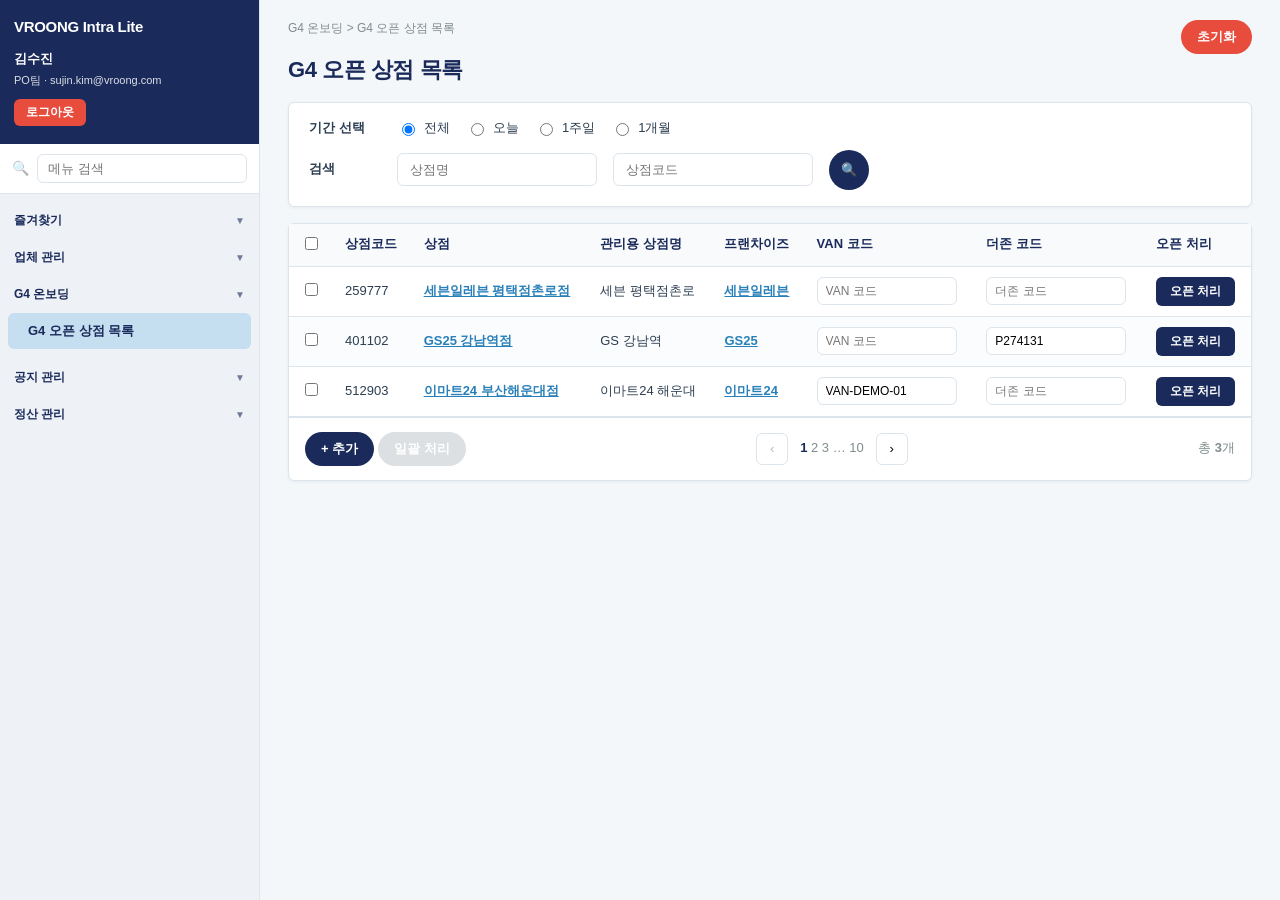
==== mockup/index.html @ 90f72e26 "Add G4 onboarding mockup and GitHub Pages workflow Made-with: Cursor" ====
<!DOCTYPE html>
<html lang="ko">
<head>
  <meta charset="UTF-8" />
  <meta name="viewport" content="width=device-width, initial-scale=1.0" />
  <title>VROONG Intra Lite — 목업</title>
  <link rel="stylesheet" href="styles.css" />
</head>
<body>
  <div class="app">
    <aside class="sidebar">
      <div class="sidebar__brand">
        <div class="sidebar__logo">VROONG Intra Lite</div>
        <div class="sidebar__user">
          <div class="sidebar__user-name">김수진</div>
          <div class="sidebar__user-meta">PO팀 · sujin.kim@vroong.com</div>
          <button type="button" class="btn btn--danger btn--sm">로그아웃</button>
        </div>
      </div>
      <div class="sidebar__search">
        <span class="sidebar__search-icon" aria-hidden="true">🔍</span>
        <input type="search" placeholder="메뉴 검색" class="sidebar__search-input" />
      </div>
      <nav class="nav">
        <div class="nav__group">
          <button type="button" class="nav__group-title" data-toggle="fav">즐겨찾기 <span class="chev">▼</span></button>
          <ul class="nav__list" id="nav-fav">
            <li><a href="#" class="nav__link">계약 관리</a></li>
          </ul>
        </div>
        <div class="nav__group">
          <button type="button" class="nav__group-title" data-toggle="company">업체 관리 <span class="chev">▼</span></button>
          <ul class="nav__list" id="nav-company">
            <li><a href="#/store-management" class="nav__link" data-nav="store-mgmt">상점 관리</a></li>
            <li><a href="#" class="nav__link">대량 상점 관리</a></li>
            <li><a href="#" class="nav__link">상점 문의 대리 접수</a></li>
          </ul>
        </div>
        <div class="nav__group nav__group--open">
          <button type="button" class="nav__group-title nav__group-title--active" data-toggle="g4">G4 온보딩 <span class="chev">▼</span></button>
          <ul class="nav__list" id="nav-g4">
            <li><a href="#/g4-open-stores" class="nav__link nav__link--active" data-nav="g4-list">G4 오픈 상점 목록</a></li>
          </ul>
        </div>
        <div class="nav__group">
          <button type="button" class="nav__group-title" data-toggle="notice">공지 관리 <span class="chev">▼</span></button>
          <ul class="nav__list" id="nav-notice">
            <li><a href="#" class="nav__link">상점 공지 관리</a></li>
          </ul>
        </div>
        <div class="nav__group">
          <button type="button" class="nav__group-title" data-toggle="settle">정산 관리 <span class="chev">▼</span></button>
          <ul class="nav__list" id="nav-settle">
            <li><a href="#" class="nav__link">상점별 회비 조회</a></li>
          </ul>
        </div>
      </nav>
    </aside>

    <main class="main">
      <!-- G4 오픈 상점 목록 -->
      <section id="view-g4-open-stores" class="view view--hidden">
        <header class="page-head">
          <div class="page-head__top">
            <div class="breadcrumbs">G4 온보딩 &gt; G4 오픈 상점 목록</div>
            <button type="button" class="btn btn--danger btn--pill">초기화</button>
          </div>
          <h1 class="page-title">G4 오픈 상점 목록</h1>
        </header>

        <div class="card card--filters">
          <div class="filter-row">
            <span class="filter-label">기간 선택</span>
            <label class="radio"><input type="radio" name="period" checked /> 전체</label>
            <label class="radio"><input type="radio" name="period" /> 오늘</label>
            <label class="radio"><input type="radio" name="period" /> 1주일</label>
            <label class="radio"><input type="radio" name="period" /> 1개월</label>
          </div>
          <div class="filter-row">
            <span class="filter-label">검색</span>
            <input type="text" class="input input--md" placeholder="상점명" />
            <input type="text" class="input input--md" placeholder="상점코드" />
            <button type="button" class="btn btn--primary btn--icon" title="검색">🔍</button>
          </div>
        </div>

        <div class="card card--table">
          <div class="table-wrap">
            <table class="data-table">
              <thead>
                <tr>
                  <th class="th-check"><input type="checkbox" aria-label="전체 선택" /></th>
                  <th>상점코드</th>
                  <th>상점</th>
                  <th>관리용 상점명</th>
                  <th>프랜차이즈</th>
                  <th>VAN 코드</th>
                  <th>더존 코드</th>
                  <th>오픈 처리</th>
                </tr>
              </thead>
              <tbody id="g4-store-tbody"></tbody>
            </table>
          </div>
          <footer class="table-foot">
            <div class="table-foot__left">
              <button type="button" class="btn btn--primary btn--pill">+ 추가</button>
              <button type="button" class="btn btn--muted btn--pill" disabled>일괄 처리</button>
            </div>
            <div class="table-foot__center pagination">
              <button type="button" class="pagination__btn" disabled>‹</button>
              <span class="pagination__nums"><strong>1</strong> 2 3 … 10</span>
              <button type="button" class="pagination__btn">›</button>
            </div>
            <div class="table-foot__right muted">총 <strong id="g4-total">3</strong>개</div>
          </footer>
        </div>
      </section>

      <!-- 상점 조회 (상세) -->
      <section id="view-store-detail" class="view view--hidden">
        <header class="page-head page-head--detail">
          <div class="page-head__top">
            <div class="breadcrumbs" id="detail-breadcrumb">G4 온보딩 &gt; G4 오픈 상점 목록 &gt; 상점 조회</div>
            <div class="page-head__meta muted">
              <span>등록 2025-11-02 14:22</span>
              <span>최종 수정 2026-04-01 09:15</span>
            </div>
          </div>
          <h1 class="page-title" id="detail-title">상점 조회</h1>
        </header>

        <div class="detail-layout">
          <nav class="v-tabs" aria-label="상점 정보 섹션">
            <button type="button" class="v-tabs__item v-tabs__item--active">기본 정보 <span class="v-tabs__arrow">›</span></button>
            <button type="button" class="v-tabs__item" disabled>정산 정보</button>
            <button type="button" class="v-tabs__item" disabled>요금 정보</button>
            <button type="button" class="v-tabs__item" disabled>판매 권역 정보</button>
            <button type="button" class="v-tabs__item" disabled>할증 정보</button>
            <button type="button" class="v-tabs__item" disabled>프렌즈 할증 정보</button>
          </nav>
          <div class="detail-pane">
            <div class="form-section">
              <h2 class="form-section__title">상점 정보</h2>
              <div class="form-grid">
                <label class="field">
                  <span class="field__label"><span class="req">●</span> 상점명</span>
                  <input type="text" class="input" id="f-store-name" />
                  <span class="field__hint">고객에게 노출되는 상점명입니다.</span>
                </label>
                <label class="field">
                  <span class="field__label"><span class="req">●</span> 관리용 상점명</span>
                  <input type="text" class="input" id="f-mgmt-name" />
                </label>
                <label class="field">
                  <span class="field__label"><span class="req">●</span> 상점 전화번호</span>
                  <input type="text" class="input" id="f-phone" placeholder="02-0000-0000" />
                </label>
                <label class="field">
                  <span class="field__label">더존코드</span>
                  <input type="text" class="input" id="f-douzone" placeholder="예: P274131" />
                </label>
                <label class="field">
                  <span class="field__label">VAN 코드</span>
                  <input type="text" class="input" id="f-van" placeholder="VAN 연동 코드" />
                </label>
                <label class="field">
                  <span class="field__label">카드 수수료율(%)</span>
                  <input type="text" class="input" id="f-fee" value="2.5" />
                </label>
              </div>
            </div>
            <div class="form-section">
              <h2 class="form-section__title">상점 운영상태</h2>
              <div class="form-grid form-grid--2">
                <label class="field">
                  <span class="field__label">개점일</span>
                  <input type="date" class="input" id="f-open-date" />
                </label>
                <label class="field">
                  <span class="field__label">폐점일</span>
                  <input type="date" class="input" id="f-close-date" />
                </label>
              </div>
            </div>
            <div class="form-actions">
              <button type="button" class="btn btn--primary">상점 기본 정보 저장</button>
            </div>
            <div class="detail-foot">
              <button type="button" class="btn btn--ghost">운영상태 변경(휴점)</button>
              <button type="button" class="btn btn--ghost">유사 상점 등록</button>
              <button type="button" class="btn btn--ghost" id="btn-back-list">목록으로</button>
            </div>
          </div>
        </div>
      </section>

      <!-- 참고: 상점 관리 (기존 톤) -->
      <section id="view-store-management" class="view view--hidden">
        <header class="page-head">
          <div class="page-head__top">
            <div class="breadcrumbs">업체 관리 &gt; 상점 관리</div>
            <button type="button" class="btn btn--danger btn--pill">초기화</button>
          </div>
          <h1 class="page-title">상점 관리</h1>
          <div class="tabs">
            <button type="button" class="tabs__item tabs__item--active">상점 목록</button>
            <button type="button" class="tabs__item">수정 예약 목록</button>
          </div>
        </header>
        <div class="card card--filters muted" style="padding: 2rem; text-align: center;">
          참고용 목업입니다. 실제 필터는 생략했습니다.
        </div>
        <div class="card card--table">
          <p class="muted" style="padding: 1rem 1.25rem; margin: 0;">좌측에서 <strong>G4 오픈 상점 목록</strong>을 선택하면 신규 플로우를 확인할 수 있습니다.</p>
        </div>
      </section>
    </main>
  </div>
  <div id="toast" class="toast toast--hidden" role="status"></div>
  <script src="app.js"></script>
</body>
</html>
---- mockup/styles.css ----
/* VROONG Intra Lite 스타일 목업 — 캡처 톤 정렬 */
:root {
  --navy: #1a2a5a;
  --navy-light: #243a7a;
  --bg-page: #f4f7f9;
  --bg-sidebar: #eef2f6;
  --white: #fff;
  --text: #2c3e50;
  --text-muted: #7f8c8d;
  --border: #dce4ec;
  --link: #2980b9;
  --link-hover: #1f6dad;
  --danger: #e74c3c;
  --danger-hover: #c0392b;
  --active-tab: #3498db;
  --row-alt: #fafcfd;
  --radius: 6px;
  --shadow-card: 0 1px 3px rgba(26, 42, 90, 0.06);
  font-family: "Apple SD Gothic Neo", "Malgun Gothic", "Segoe UI", sans-serif;
}

*,
*::before,
*::after {
  box-sizing: border-box;
}

body {
  margin: 0;
  background: var(--bg-page);
  color: var(--text);
  font-size: 14px;
  line-height: 1.45;
}

.app {
  display: flex;
  min-height: 100vh;
}

/* Sidebar */
.sidebar {
  width: 260px;
  flex-shrink: 0;
  background: var(--bg-sidebar);
  border-right: 1px solid var(--border);
  display: flex;
  flex-direction: column;
}

.sidebar__brand {
  background: var(--navy);
  color: var(--white);
  padding: 16px 14px 18px;
}

.sidebar__logo {
  font-weight: 700;
  font-size: 15px;
  letter-spacing: -0.02em;
  margin-bottom: 12px;
}

.sidebar__user-name {
  font-weight: 600;
  font-size: 13px;
}

.sidebar__user-meta {
  font-size: 11px;
  opacity: 0.85;
  margin: 4px 0 10px;
}

.sidebar__search {
  display: flex;
  align-items: center;
  gap: 8px;
  padding: 10px 12px;
  background: var(--white);
  border-bottom: 1px solid var(--border);
}

.sidebar__search-icon {
  opacity: 0.45;
  font-size: 14px;
}

.sidebar__search-input {
  flex: 1;
  border: 1px solid var(--border);
  border-radius: var(--radius);
  padding: 6px 10px;
  font-size: 13px;
}

.nav {
  flex: 1;
  overflow-y: auto;
  padding: 8px 0 24px;
}

.nav__group-title {
  width: 100%;
  text-align: left;
  border: none;
  background: transparent;
  padding: 10px 14px;
  font-size: 12px;
  font-weight: 700;
  color: var(--navy);
  cursor: pointer;
  display: flex;
  justify-content: space-between;
  align-items: center;
}

.nav__group-title:hover {
  background: rgba(26, 42, 90, 0.06);
}

.nav__group-title .chev {
  font-size: 10px;
  opacity: 0.6;
}

.nav__group--open .nav__group-title .chev {
  transform: rotate(0deg);
}

.nav__list {
  list-style: none;
  margin: 0;
  padding: 0 8px 8px;
  display: none;
}

.nav__group--open .nav__list {
  display: block;
}

.nav__link {
  display: block;
  padding: 9px 12px 9px 20px;
  color: var(--text);
  text-decoration: none;
  font-size: 13px;
  border-radius: var(--radius);
  margin-bottom: 2px;
}

.nav__link:hover {
  background: rgba(52, 152, 219, 0.12);
  color: var(--link);
}

.nav__link--active {
  background: rgba(52, 152, 219, 0.22);
  color: var(--navy);
  font-weight: 600;
}

/* Main */
.main {
  flex: 1;
  padding: 20px 28px 40px;
  min-width: 0;
}

.view--hidden {
  display: none !important;
}

.page-head__top {
  display: flex;
  justify-content: space-between;
  align-items: flex-start;
  gap: 16px;
}

.breadcrumbs {
  font-size: 12px;
  color: var(--text-muted);
  margin-bottom: 6px;
}

.page-title {
  margin: 0 0 16px;
  font-size: 22px;
  font-weight: 700;
  color: var(--navy);
  letter-spacing: -0.02em;
}

.page-head--detail .page-head__top {
  align-items: center;
}

.page-head__meta {
  font-size: 11px;
  text-align: right;
}

.page-head__meta span {
  display: block;
}

.tabs {
  display: flex;
  gap: 4px;
  border-bottom: 1px solid var(--border);
  margin-bottom: 0;
}

.tabs__item {
  border: none;
  background: none;
  padding: 10px 16px;
  font-size: 14px;
  color: var(--text-muted);
  cursor: pointer;
  border-bottom: 3px solid transparent;
  margin-bottom: -1px;
}

.tabs__item--active {
  color: var(--active-tab);
  font-weight: 600;
  border-bottom-color: var(--active-tab);
}

.card {
  background: var(--white);
  border: 1px solid var(--border);
  border-radius: var(--radius);
  box-shadow: var(--shadow-card);
  margin-bottom: 16px;
}

.card--filters {
  padding: 16px 20px;
}

.filter-row {
  display: flex;
  flex-wrap: wrap;
  align-items: center;
  gap: 12px 16px;
  margin-bottom: 12px;
}

.filter-row:last-child {
  margin-bottom: 0;
}

.filter-label {
  font-weight: 600;
  font-size: 13px;
  min-width: 72px;
  color: var(--text);
}

.radio {
  font-size: 13px;
  display: inline-flex;
  align-items: center;
  gap: 6px;
  cursor: pointer;
}

.input {
  border: 1px solid var(--border);
  border-radius: var(--radius);
  padding: 8px 12px;
  font-size: 13px;
  width: 100%;
  max-width: 280px;
}

.input--md {
  max-width: 200px;
}

/* Buttons */
.btn {
  border: none;
  border-radius: var(--radius);
  padding: 8px 16px;
  font-size: 13px;
  font-weight: 600;
  cursor: pointer;
  font-family: inherit;
}

.btn--sm {
  padding: 5px 12px;
  font-size: 12px;
}

.btn--pill {
  border-radius: 20px;
}

.btn--primary {
  background: var(--navy);
  color: var(--white);
}

.btn--primary:hover {
  background: var(--navy-light);
}

.btn--danger {
  background: var(--danger);
  color: var(--white);
}

.btn--danger:hover {
  background: var(--danger-hover);
}

.btn--muted {
  background: #bdc3c7;
  color: var(--white);
}

.btn--ghost {
  background: #ecf0f1;
  color: var(--text);
  border: 1px solid var(--border);
}

.btn--ghost:hover {
  background: #dfe6e9;
}

.btn--icon {
  width: 40px;
  height: 40px;
  padding: 0;
  border-radius: 50%;
  display: inline-flex;
  align-items: center;
  justify-content: center;
}

.btn--link {
  background: none;
  border: none;
  color: var(--link);
  font-weight: 600;
  padding: 0;
  cursor: pointer;
  text-decoration: underline;
  font-size: inherit;
  font-family: inherit;
}

.btn--link:hover {
  color: var(--link-hover);
}

.btn--open {
  background: var(--navy);
  color: var(--white);
  padding: 6px 14px;
  font-size: 12px;
  white-space: nowrap;
}

.btn--open:hover {
  background: var(--navy-light);
}

.btn:disabled {
  opacity: 0.5;
  cursor: not-allowed;
}

/* Table */
.table-wrap {
  overflow-x: auto;
}

.data-table {
  width: 100%;
  border-collapse: collapse;
  font-size: 13px;
}

.data-table th,
.data-table td {
  padding: 10px 12px;
  text-align: left;
  border-bottom: 1px solid var(--border);
}

.data-table thead th {
  background: #f8fafb;
  font-weight: 600;
  color: var(--navy);
  white-space: nowrap;
}

.data-table tbody tr:nth-child(even) {
  background: var(--row-alt);
}

.th-check {
  width: 44px;
  text-align: center;
}

.data-table .cell-input {
  min-width: 120px;
}

.data-table .input--cell {
  max-width: 140px;
  padding: 6px 8px;
  font-size: 12px;
}

.table-foot {
  display: flex;
  align-items: center;
  justify-content: space-between;
  flex-wrap: wrap;
  gap: 12px;
  padding: 14px 16px;
  border-top: 1px solid var(--border);
}

.table-foot__center {
  flex: 1;
  justify-content: center;
  display: flex;
}

.pagination {
  align-items: center;
  gap: 12px;
}

.pagination__btn {
  border: 1px solid var(--border);
  background: var(--white);
  width: 32px;
  height: 32px;
  border-radius: var(--radius);
  cursor: pointer;
}

.pagination__nums {
  font-size: 13px;
  color: var(--text-muted);
}

.pagination__nums strong {
  color: var(--navy);
}

.muted {
  color: var(--text-muted);
  font-size: 13px;
}

/* Detail layout */
.detail-layout {
  display: flex;
  gap: 0;
  align-items: flex-start;
  background: var(--white);
  border: 1px solid var(--border);
  border-radius: var(--radius);
  box-shadow: var(--shadow-card);
  min-height: 520px;
}

.v-tabs {
  width: 200px;
  flex-shrink: 0;
  border-right: 1px solid var(--border);
  padding: 12px 0;
  background: #f8fafb;
}

.v-tabs__item {
  width: 100%;
  text-align: left;
  border: none;
  background: transparent;
  padding: 12px 14px;
  font-size: 13px;
  color: var(--text);
  cursor: pointer;
  display: flex;
  justify-content: space-between;
  align-items: center;
  font-family: inherit;
}

.v-tabs__item:disabled {
  opacity: 0.45;
  cursor: default;
}

.v-tabs__item--active {
  background: var(--navy);
  color: var(--white);
  font-weight: 600;
}

.v-tabs__arrow {
  font-size: 16px;
  opacity: 0.9;
}

.detail-pane {
  flex: 1;
  padding: 24px 28px 20px;
  min-width: 0;
}

.form-section {
  margin-bottom: 24px;
  padding-bottom: 20px;
  border-bottom: 1px solid var(--border);
}

.form-section:last-of-type {
  border-bottom: none;
}

.form-section__title {
  margin: 0 0 16px;
  font-size: 15px;
  font-weight: 700;
  color: var(--navy);
}

.form-grid {
  display: grid;
  grid-template-columns: repeat(auto-fill, minmax(260px, 1fr));
  gap: 16px 24px;
}

.form-grid--2 {
  grid-template-columns: 1fr 1fr;
  max-width: 560px;
}

.field {
  display: flex;
  flex-direction: column;
  gap: 6px;
}

.field__label {
  font-size: 12px;
  font-weight: 700;
  color: var(--text);
}

.field .req {
  color: #e67e22;
  font-size: 8px;
  vertical-align: super;
  margin-right: 4px;
}

.field__hint {
  font-size: 11px;
  color: var(--text-muted);
}

.field .input {
  max-width: none;
}

.form-actions {
  display: flex;
  justify-content: flex-end;
  margin-top: 8px;
  margin-bottom: 20px;
}

.detail-foot {
  display: flex;
  flex-wrap: wrap;
  gap: 10px;
  padding-top: 16px;
  border-top: 1px solid var(--border);
}

/* Toast */
.toast {
  position: fixed;
  bottom: 24px;
  left: 50%;
  transform: translateX(-50%);
  background: var(--navy);
  color: var(--white);
  padding: 12px 20px;
  border-radius: var(--radius);
  font-size: 13px;
  box-shadow: 0 4px 20px rgba(0, 0, 0, 0.15);
  z-index: 1000;
  transition: opacity 0.25s, transform 0.25s;
}

.toast--hidden {
  opacity: 0;
  pointer-events: none;
  transform: translateX(-50%) translateY(12px);
}
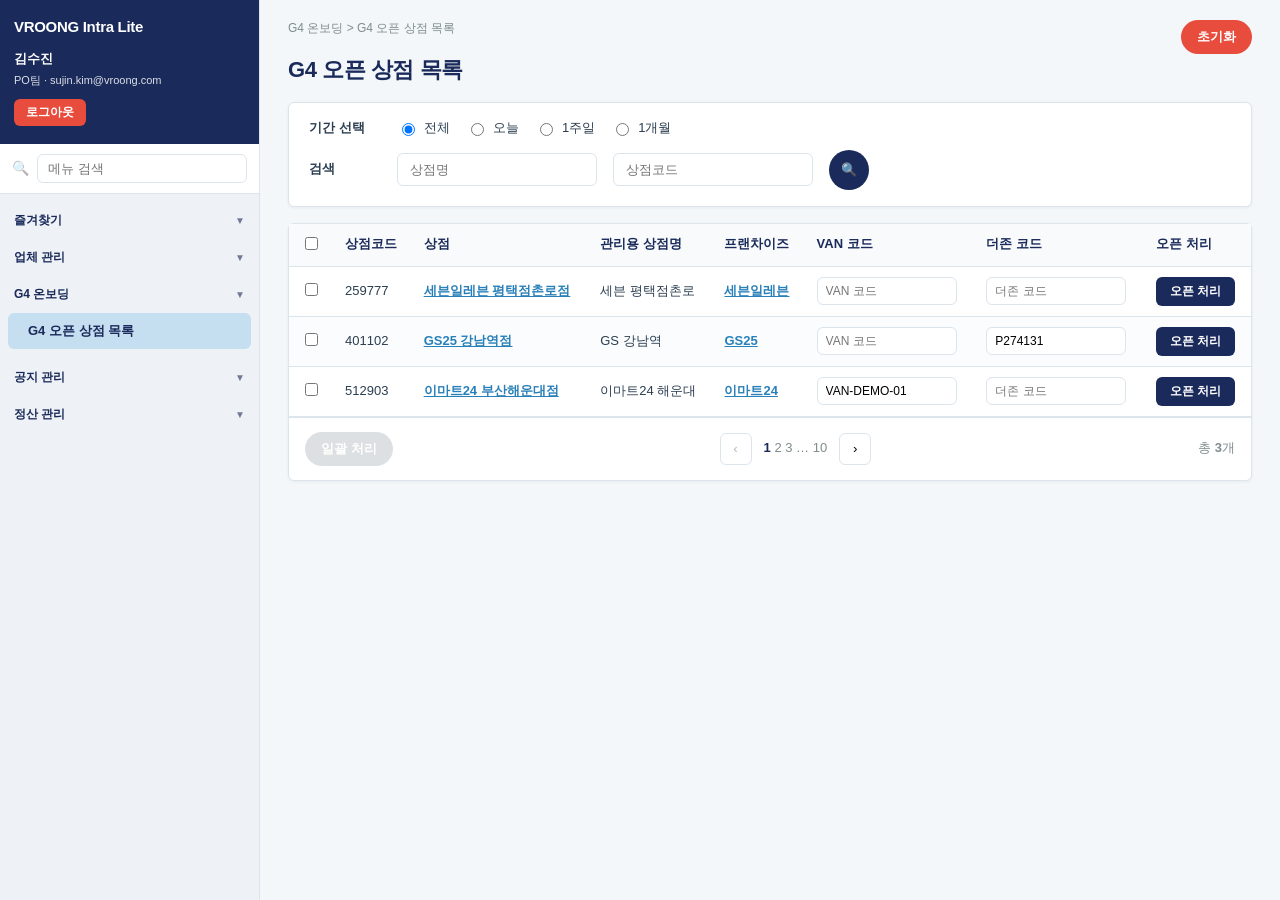
==== commit 45b56f94: "chore(mockup): remove + 추가 button from G4 list footer Made-with: Cursor" ====
--- a/mockup/index.html
+++ b/mockup/index.html
@@ -104,7 +104,6 @@
           </div>
           <footer class="table-foot">
             <div class="table-foot__left">
-              <button type="button" class="btn btn--primary btn--pill">+ 추가</button>
               <button type="button" class="btn btn--muted btn--pill" disabled>일괄 처리</button>
             </div>
             <div class="table-foot__center pagination">
@@ -218,6 +217,19 @@
     </main>
   </div>
   <div id="toast" class="toast toast--hidden" role="status"></div>
+
+  <div id="open-complete-modal" class="modal modal--hidden" role="dialog" aria-modal="true" aria-labelledby="open-complete-title">
+    <div class="modal__backdrop" data-close-modal tabindex="-1"></div>
+    <div class="modal__panel">
+      <h2 id="open-complete-title" class="modal__title">오픈 완료</h2>
+      <p class="modal__body" id="open-complete-message"></p>
+      <p class="modal__sub muted">상점이 정상적으로 오픈되었습니다. 고객 화면에도 반영됩니다. (목업)</p>
+      <div class="modal__actions">
+        <button type="button" class="btn btn--primary" id="open-complete-ok">확인</button>
+      </div>
+    </div>
+  </div>
+
   <script src="app.js"></script>
 </body>
 </html>
--- a/mockup/styles.css
+++ b/mockup/styles.css
@@ -372,6 +372,21 @@
   background: var(--navy-light);
 }
 
+.open-done {
+  display: inline-flex;
+  align-items: center;
+  justify-content: center;
+  min-width: 72px;
+  padding: 6px 12px;
+  font-size: 12px;
+  font-weight: 600;
+  color: #1e7a4c;
+  background: #e8f6ef;
+  border: 1px solid #b8e0cc;
+  border-radius: var(--radius);
+  white-space: nowrap;
+}
+
 .btn:disabled {
   opacity: 0.5;
   cursor: not-allowed;
@@ -614,3 +629,63 @@
   pointer-events: none;
   transform: translateX(-50%) translateY(12px);
 }
+
+/* 오픈 완료 팝업 */
+.modal {
+  position: fixed;
+  inset: 0;
+  z-index: 1100;
+  display: flex;
+  align-items: center;
+  justify-content: center;
+  padding: 24px;
+  transition: opacity 0.2s ease, visibility 0.2s ease;
+}
+
+.modal--hidden {
+  opacity: 0;
+  visibility: hidden;
+  pointer-events: none;
+}
+
+.modal__backdrop {
+  position: absolute;
+  inset: 0;
+  background: rgba(26, 42, 90, 0.45);
+}
+
+.modal__panel {
+  position: relative;
+  width: 100%;
+  max-width: 400px;
+  background: var(--white);
+  border: 1px solid var(--border);
+  border-radius: 8px;
+  box-shadow: 0 12px 40px rgba(26, 42, 90, 0.18);
+  padding: 24px 26px 20px;
+}
+
+.modal__title {
+  margin: 0 0 12px;
+  font-size: 18px;
+  font-weight: 700;
+  color: var(--navy);
+}
+
+.modal__body {
+  margin: 0 0 10px;
+  font-size: 14px;
+  line-height: 1.55;
+  color: var(--text);
+}
+
+.modal__sub {
+  margin: 0 0 22px;
+  font-size: 12px;
+  line-height: 1.5;
+}
+
+.modal__actions {
+  display: flex;
+  justify-content: flex-end;
+}
